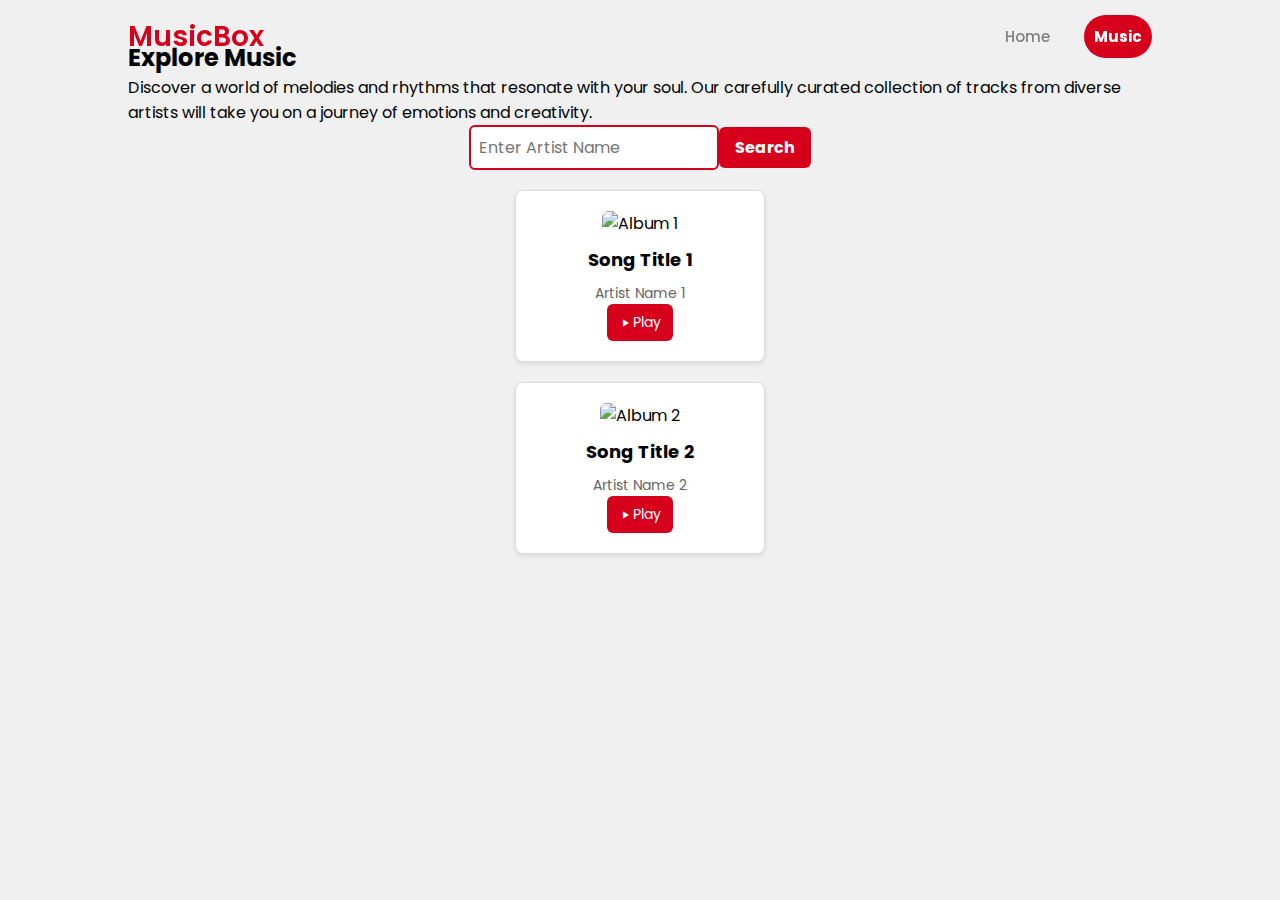
==== music.html @ 40f6960d "new changes" ====
<!DOCTYPE html>
<html lang="en">
  <head>
    <meta charset="UTF-8" />
    <meta name="viewport" content="width=device-width, initial-scale=1.0" />
    <title>MusicBox - Music</title>
    <link rel="stylesheet" href="styles.css" />

    <link
      href="https://unpkg.com/boxicons@2.1.4/css/boxicons.min.css"
      rel="stylesheet"
    />
  </head>
  <body>
    <header class="header">
      <a href="index.html" class="logo">MusicBox</a>
      <nav class="navbar">
        <ul>
          <li><a href="index.html">Home</a></li>
          <li>
            <button type="button" onclick="navigateToMusicPage()">Music</button>
          </li>
        </ul>
      </nav>
    </header>
    <section class="music-section">
      <div class="music-content">
        <h2>Explore Music</h2>
        <p>
          Discover a world of melodies and rhythms that resonate with your soul.
          Our carefully curated collection of tracks from diverse artists will
          take you on a journey of emotions and creativity.
        </p>
      </div>
      <div class="search-box">
        <input type="text" id="artistName" placeholder="Enter Artist Name" />
        <button type="button" onclick="searchArtist()">Search</button>
      </div>
      <div class="music-list">
        <!-- Music Item 1 -->
        <div class="music-item">
          <img src="album1.jpg" alt="Album 1" />
          <h3>Song Title 1</h3>
          <p>Artist Name 1</p>
          <a href="#" class="play-button"><i class="bx bx-play"></i> Play</a>
        </div>
        <!-- Music Item 2 -->
        <div class="music-item">
          <img src="album2.jpg" alt="Album 2" />
          <h3>Song Title 2</h3>
          <p>Artist Name 2</p>
          <a href="#" class="play-button"><i class="bx bx-play"></i> Play</a>
        </div>
        <!-- Add more music items as needed -->
      </div>
    </section>

    <script>
      async function searchArtist() {
        const apiKey = "8ad23b0eb0mshee694ccf7efa32fp1c017ejsr";
        const endpoint = "https://spotify117.p.rapidapi.com/search/";
        const artistName = document.getElementById("artistName").value;
        const type = "artist";

        const options = {
          method: "GET",
          url: endpoint,
          params: {
            keyword: artistName,
            type,
          },
          headers: {
            "X-RapidAPI-Key": apiKey,
            "X-RapidAPI-Host": "spotify117.p.rapidapi.com",
          },
        };

        try {
          const response = await axios.request(options);
          console.log(response.data);
          // You can process and display the artist details on the page here
        } catch (error) {
          console.error(error);
        }
      }
    </script>
  </body>
</html>
---- styles.css ----
@import url("https://fonts.googleapis.com/css2?family=Poppins:ital,wght@0,200;0,300;0,400;0,500;0,700;0,900;1,900&family=Ubuntu:wght@300&display=swap");
@import url("https://fonts.googleapis.com/css2?family=Passero+One&display=swap");
* {
  font-family: "Poppins", sans-serif;
  margin: 0;
  padding: 0;
  box-sizing: border-box;
}

body {
}

.header {
  position: fixed;
  top: 0;
  left: 0;
  width: 100%;
  padding: 15px 10%;
  background: transparent;
  display: flex;
  justify-content: space-between;
  align-items: center;
  z-index: 100;
}

.logo {
  font-size: 28px;
  color: #d6001c;
  text-decoration: none;
  text-transform: capitalize;
  text-shadow: black;
  font-weight: 600;
}

.navbar a {
  font-size: 15px;
  color: grey;
  text-decoration: none;
  font-weight: 500;
  margin-left: 50px;
  transition: 1s;
}

.navbar a:hover,
.navbar a.active {
  color: black;
}

nav ul {
  list-style: none;
  padding: 0px;
  margin: 0;
}

nav li {
  display: inline;
  margin-right: 30px; /* Add some spacing between navigation items */
}

nav li:last-child {
  margin-right: 0; /* Remove the right margin for the last navigation item */
}

nav a {
  text-decoration: none;
  color: #333;
}
.home {
  height: 120vh;
  background: linear-gradient(rgba(240, 255, 240, 0.5), rgba(0, 0, 128, 0.7)),
    url("blackstar.png") no-repeat;
  background-blend-mode: difference 40px;
  background-color: whitesmoke;
  background-size: auto 130%;
  background-position: 530px;
  display: flex;
  align-items: center;
  padding: 0 10%;
  animation: changeBackground 10s infinite;
}

.home-content {
  max-width: 600px;
}
.home-content h1 {
  font-size: 50px;
  font-weight: 700;
  margin-bottom: 10px;
}
.home-content h3 {
  font-size: 25px;
  font-weight: 700;
  color: #d6001c;
}
.home-content p {
  font-size: 15px;
  font-weight: 400;
  margin: 30px 0px 40px;
  color: antiquewhite;

  line-height: 2;
}
.home-content .btn-box {
  display: flex;
  justify-content: space-between;
  width: 410px;
  height: 50px;
}
.btn-box a {
  position: relative;
  display: inline-flex;
  align-items: center;
  justify-content: center;
  width: 180px;
  height: 100%;
  background: black;
  border: 4px solid rgb(202, 41, 41);
  border-radius: 8px;
  font-size: 15px;
  color: whitesmoke;
  text-decoration: none;
  font-weight: 600;
  letter-spacing: 1px;
  padding: 2%;
  z-index: 1;
  overflow: hidden;
}
.btn-box a:nth-child(2) {
  background: transparent;
  color: black;
}

.btn-box a::before {
  content: "";
  position: absolute;
  top: 0;
  left: 0;
  width: 0;
  height: 100%;
  background: red;
  z-index: -1;
  transition: 0.5s;
}

.btn-box a:hover::before {
  width: 100%;
}
.home-sci {
  position: absolute;
  bottom: 40px;
  width: 170px;
  display: flex;
  justify-content: space-between;
  margin-bottom: -100px;
}
.home-sci a {
  position: relative;
  display: inline-flex;
  align-items: center;
  justify-content: center;
  width: 40px;
  height: 40px;
  background: transparent;
  border: 2px solid black;
  border-radius: 50%;
  font-size: 20px;
  color: black;
  text-decoration: none;
  z-index: 1;
  overflow: hidden;
}

.home-sci a::before {
  content: "";
  position: absolute;
  top: 0;
  left: 0;
  width: 0%;
  height: 100%;
  background: red;
  z-index: -1;
  transition: 0.5s;
}

.home-sci a:hover::before {
  width: 100%;
}
button {
  border: none;
  background: #d6001c;
  padding: 10px 10px;
  border-radius: 30px;
  color: white;
  font-weight: bold;
  font-size: 15px;
}
button:hover {
  transform: scale(1.2);
  cursor: pointer;
}
.youtube-video {
  position: relative;
  top: 8%;
  left: auto;
  border: 6px solid #d6001c;
  border-radius: 12px;
  box-shadow: 0 0 10px rgba(0, 0, 0, 0.3);
}
/* music.css */

body {
  background-color: #f0f0f0;
}

.music-section {
  padding: 40px 10%;
  display: flex;
  flex-direction: column;
  align-items: center;
}

.search-box {
  margin-bottom: 20px;
  display: flex;
  align-items: center;
}

.search-box input[type="text"] {
  padding: 8px;
  border: 2px solid #d6001c;
  border-radius: 6px;
  font-size: 16px;
  width: 250px;
}

.search-box button {
  padding: 8px 16px;
  background-color: #d6001c;
  border: none;
  border-radius: 6px;
  color: white;
  font-size: 16px;
  cursor: pointer;
}

.music-list {
  display: grid;
  grid-template-columns: repeat(auto-fill, minmax(250px, 1fr));
  gap: 20px;
}

.music-item {
  background-color: white;
  border: 1px solid #ddd;
  border-radius: 8px;
  padding: 20px;
  text-align: center;
  box-shadow: 0 2px 4px rgba(0, 0, 0, 0.1);
}

.music-item img {
  width: 100%;
  height: auto;
  max-height: 180px;
  object-fit: cover;
  border-radius: 6px;
}

.music-item h3 {
  font-size: 18px;
  margin: 10px 0;
}

.music-item p {
  font-size: 14px;
  color: #666;
}

.play-button {
  display: inline-flex;
  align-items: center;
  justify-content: center;
  background-color: #d6001c;
  color: white;
  padding: 8px 12px;
  border-radius: 6px;
  text-decoration: none;
  font-size: 14px;
  transition: background-color 0.3s;
}

.play-button:hover {
  background-color: #b40017;
}

/* Additional styles as needed */
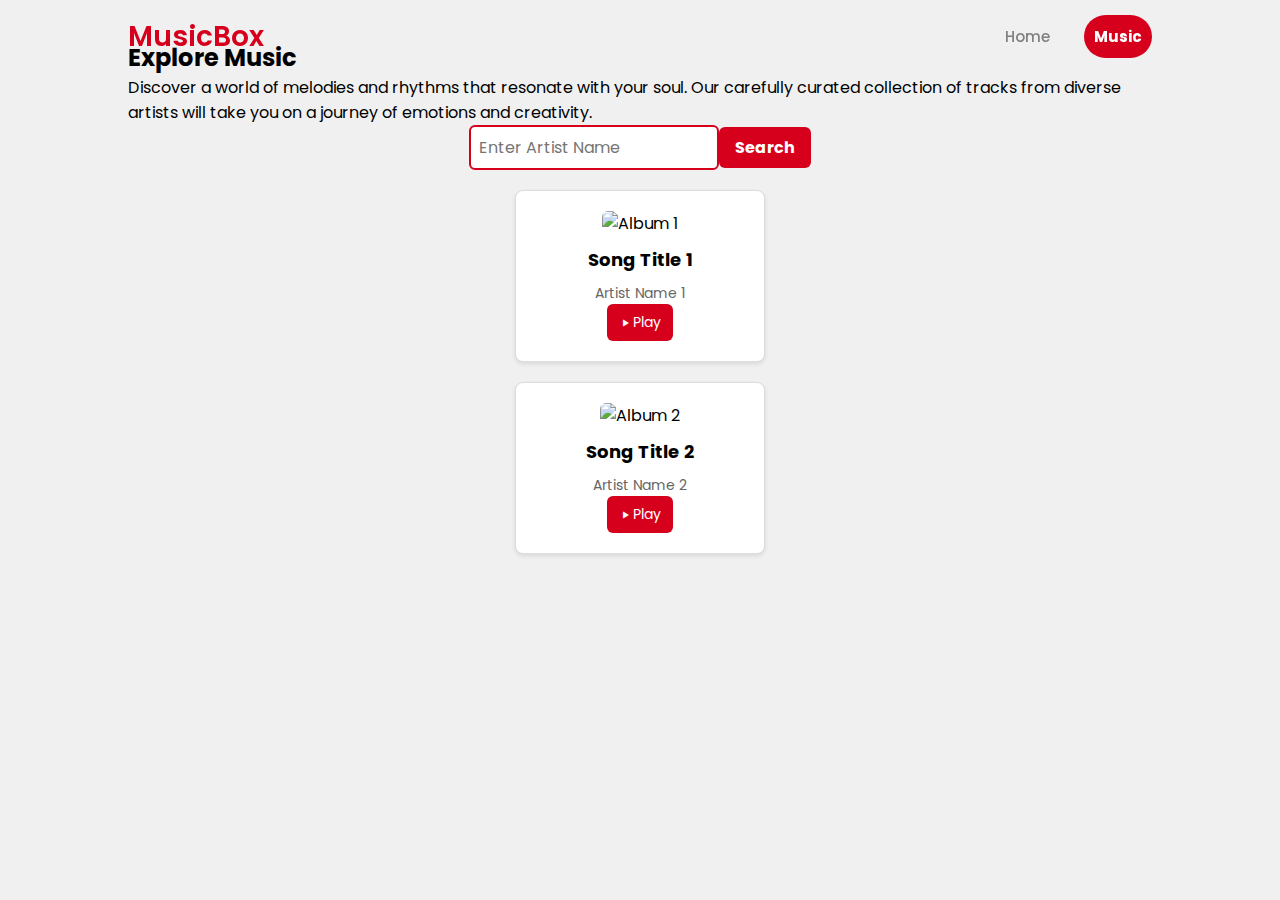
==== commit 0a662391: "new add" ====
--- a/music.html
+++ b/music.html
@@ -55,6 +55,7 @@
       </div>
     </section>
 
+    <script src="https://cdn.jsdelivr.net/npm/axios/dist/axios.min.js"></script>
     <script>
       async function searchArtist() {
         const apiKey = "8ad23b0eb0mshee694ccf7efa32fp1c017ejsr";
@@ -78,7 +79,40 @@
         try {
           const response = await axios.request(options);
           console.log(response.data);
-          // You can process and display the artist details on the page here
+
+          // Assuming you want to display the first artist result
+          const artist = response.data.artists.items[0];
+          if (artist) {
+            const musicList = document.querySelector(".music-list");
+
+            // Create a new music item for the searched artist
+            const musicItem = document.createElement("div");
+            musicItem.className = "music-item";
+
+            const artistImage = document.createElement("img");
+            artistImage.src = artist.image; // Replace with the correct image property
+            artistImage.alt = artist.name;
+            musicItem.appendChild(artistImage);
+
+            const artistTitle = document.createElement("h3");
+            artistTitle.textContent = artist.name;
+            musicItem.appendChild(artistTitle);
+
+            const artistInfo = document.createElement("p");
+            artistInfo.textContent = "Artist"; // Customize as needed
+            musicItem.appendChild(artistInfo);
+
+            const playButton = document.createElement("a");
+            playButton.href = artist.spotify;
+            playButton.className = "play-button";
+            playButton.innerHTML = '<i class="bx bx-play"></i> Play';
+            musicItem.appendChild(playButton);
+
+            // Add the new music item to the music list
+            musicList.appendChild(musicItem);
+          } else {
+            console.log("Artist not found");
+          }
         } catch (error) {
           console.error(error);
         }
